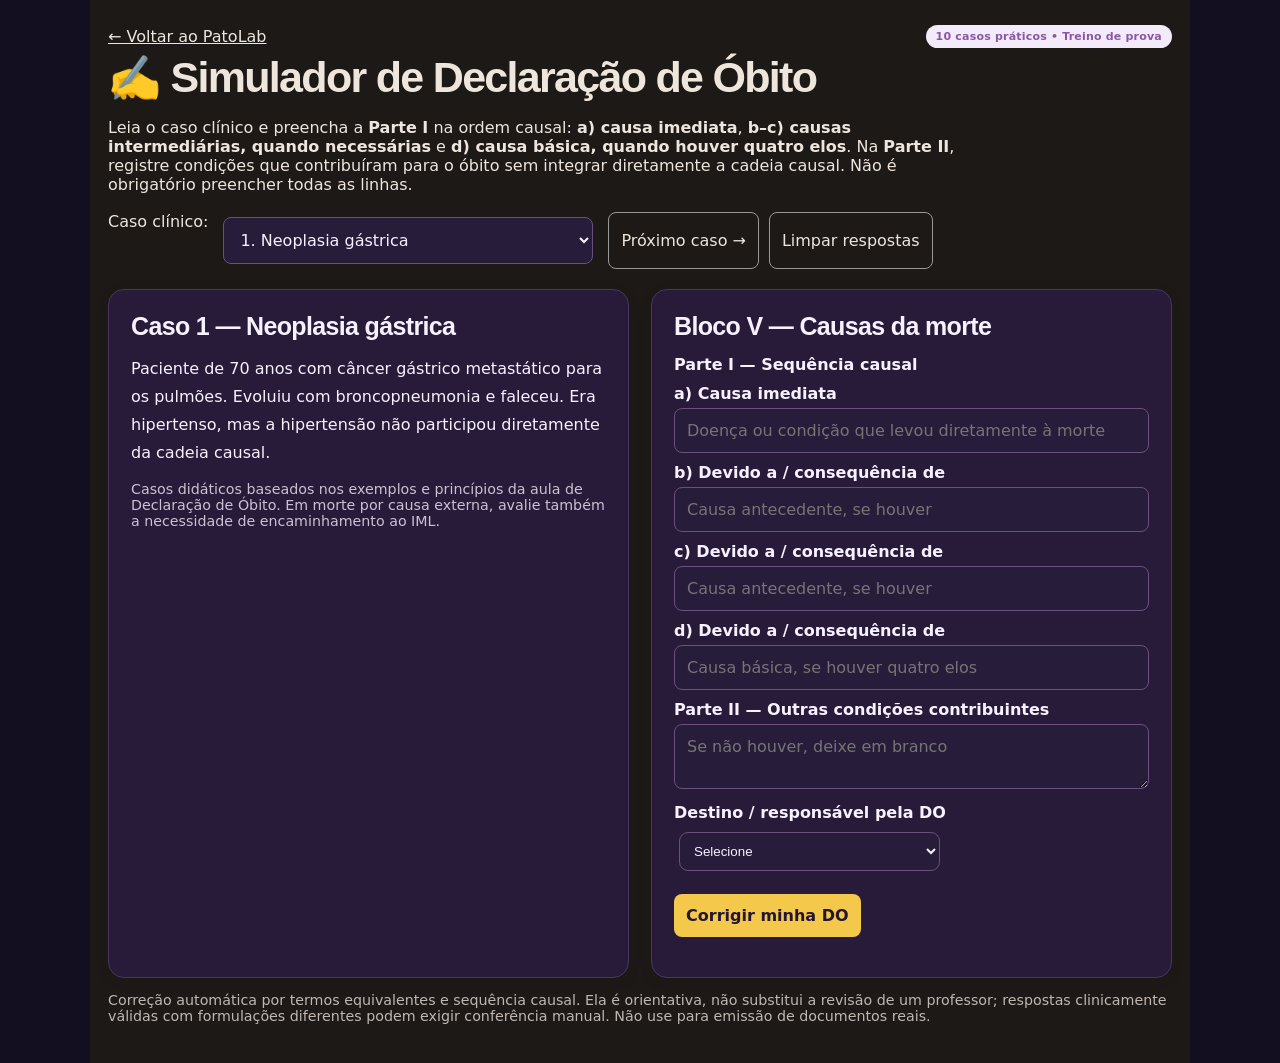
==== declaracao-obito.html @ bf98a263 "patolab v1.0 - atlas reformulado" ====
<!doctype html><html lang="pt-BR"><head><meta charset="utf-8"><meta name="viewport" content="width=device-width,initial-scale=1"><title>Simulador de Declaração de Óbito | PatoLab</title><link rel="stylesheet" href="css/style.css"><style>
body{display:block;max-width:1100px;margin:auto;padding:25px 18px;min-height:100vh} .do-top{display:flex;justify-content:space-between;align-items:center;gap:15px;flex-wrap:wrap}.do-top a{color:inherit}.do-intro{max-width:850px}.do-layout{display:grid;grid-template-columns:1fr 1fr;gap:22px;margin-top:20px}.do-card{background:#281b3a;border:1px solid #b7b7b733;border-radius:16px;padding:22px;box-shadow:0 3px 20px #00000009}.do-card h2{margin-top:0}.do-field{margin:10px 0}.do-field label{display:block;font-weight:700;margin-bottom:5px}.do-field input,.do-field textarea{width:100%;padding:12px;border-radius:8px;border:1px solid #aaa;background:transparent;color:inherit;font:inherit;box-sizing:border-box}.do-field textarea{min-height:65px}.do-note{font-size:.89rem;opacity:.78}.do-actions{display:flex;gap:10px;flex-wrap:wrap;margin:18px 0}.do-actions button,.do-actions select{padding:12px;border-radius:8px;font:inherit;cursor:pointer}.do-actions button{background:#f3c84b;color:#241532;border:0}.do-actions button.secondary{background:transparent;color:inherit;border:1px solid #999}.do-score{font-size:1.25rem;font-weight:800}.do-good{color:#14804a}.do-bad{color:#c03d39}.do-case{line-height:1.75;white-space:pre-line}.do-feedback{margin-top:18px}.do-feedback p{margin:8px 0}.do-row{padding:8px 0;border-bottom:1px solid #aaa4}@media(max-width:760px){.do-layout{grid-template-columns:1fr}body{padding:14px}}</style></head><body>
<div class="do-top"><a href="index.html">← Voltar ao PatoLab</a><span class="pill">10 casos práticos • Treino de prova</span></div>
<h1>✍ Simulador de Declaração de Óbito</h1><p class="do-intro">Leia o caso clínico e preencha a <b>Parte I</b> na ordem causal: <b>a) causa imediata</b>, <b>b–c) causas intermediárias, quando necessárias</b> e <b>d) causa básica, quando houver quatro elos</b>. Na <b>Parte II</b>, registre condições que contribuíram para o óbito sem integrar diretamente a cadeia causal. Não é obrigatório preencher todas as linhas.</p>
<div class="do-actions"><label for="case">Caso clínico: </label><select id="case"></select><button id="next" class="secondary">Próximo caso →</button><button id="reset" class="secondary">Limpar respostas</button></div>
<div class="do-layout"><section class="do-card"><h2 id="case-title"></h2><div id="case-text" class="do-case"></div><p class="do-note">Casos didáticos baseados nos exemplos e princípios da aula de Declaração de Óbito. Em morte por causa externa, avalie também a necessidade de encaminhamento ao IML.</p></section><section class="do-card"><h2>Bloco V — Causas da morte</h2><b>Parte I — Sequência causal</b><div class="do-field"><label for="a">a) Causa imediata</label><input id="a" autocomplete="off" placeholder="Doença ou condição que levou diretamente à morte"></div><div class="do-field"><label for="b">b) Devido a / consequência de</label><input id="b" autocomplete="off" placeholder="Causa antecedente, se houver"></div><div class="do-field"><label for="c">c) Devido a / consequência de</label><input id="c" autocomplete="off" placeholder="Causa antecedente, se houver"></div><div class="do-field"><label for="d">d) Devido a / consequência de</label><input id="d" autocomplete="off" placeholder="Causa básica, se houver quatro elos"></div><div class="do-field"><label for="ii">Parte II — Outras condições contribuintes</label><textarea id="ii" placeholder="Se não houver, deixe em branco"></textarea></div><div class="do-field"><label for="iml">Destino / responsável pela DO</label><select id="iml"><option value="">Selecione</option><option value="assistente">Médico assistente / serviço de saúde</option><option value="iml">IML / médico-legista</option><option value="svo">SVO</option></select></div><div class="do-actions"><button id="correct">Corrigir minha DO</button></div><div id="feedback" aria-live="polite"></div></section></div>
<p class="do-note">Correção automática por termos equivalentes e sequência causal. Ela é orientativa, não substitui a revisão de um professor; respostas clinicamente válidas com formulações diferentes podem exigir conferência manual. Não use para emissão de documentos reais.</p><script src="js/do.js"></script></body></html>
---- css/style.css ----
:root{font-family:Inter,system-ui,-apple-system,sans-serif;color:#1d2940;background:#f8f9fc;--bg:#f8f9fc;--surface:white;--text:#1d2940;--line:#e7eaf1;--muted:#69748a;--indigo:#5155b9}*{box-sizing:border-box}body{margin:0;display:flex;background:var(--bg);color:var(--text)}body.dark{--bg:#141927;--surface:#20283a;--text:#f0f3ff;--line:#374258;--muted:#adb6c7;background:var(--bg)}aside{width:252px;background:var(--surface);border-right:1px solid var(--line);height:100vh;position:sticky;top:0;padding:26px 16px;display:flex;flex-direction:column;flex-shrink:0}.logo{font-size:23px;font-weight:850;color:var(--indigo);padding:0 10px}.logo span{color:var(--text)}.small{font-size:10px;letter-spacing:1.6px;color:var(--muted);padding:0 10px}nav{overflow:auto;flex:1}button,.upload{cursor:pointer;border:0;font:inherit}nav button,.bottom button,.upload{width:100%;text-align:left;padding:12px;border-radius:10px;background:transparent;color:var(--text);display:block;font-size:13px}nav button:hover,nav button.active,.bottom button:hover{background:#ececff;color:#454aa7}nav .section{font-size:10px;font-weight:800;letter-spacing:1.4px;color:var(--muted);padding:20px 12px 8px}.bottom{border-top:1px solid var(--line);padding-top:10px}main{min-width:0;flex:1}header{height:75px;border-bottom:1px solid var(--line);display:flex;align-items:center;gap:18px;padding:0 35px;background:var(--surface)}#menu{display:none;background:transparent;color:var(--text)}#crumb{font-weight:700}#search{margin-left:auto;max-width:350px;width:45%;border:1px solid var(--line);background:var(--bg);color:var(--text);padding:12px 15px;border-radius:12px}#view{max-width:1200px;margin:auto;padding:36px}h1{font-size:32px;letter-spacing:-1px;margin:5px 0 12px}h2{font-size:21px;margin:24px 0 14px}h3{font-size:17px;margin:20px 0 8px}.muted{color:var(--muted)}.eyebrow{color:var(--indigo);font-size:11px;font-weight:800;letter-spacing:1.5px;text-transform:uppercase}.cards{display:grid;grid-template-columns:repeat(auto-fit,minmax(190px,1fr));gap:14px;margin:24px 0}.card,.panel{background:var(--surface);border:1px solid var(--line);border-radius:17px;padding:23px}.metric{font-size:30px;font-weight:850;margin:9px 0}.pill{font-size:11px;padding:5px 10px;background:#eeeefe;color:#5155b9;border-radius:30px;display:inline-block}.btn{background:#5155b9;color:white;border-radius:10px;padding:11px 17px;font-weight:650;margin:4px 5px 4px 0}.btn.secondary{background:var(--bg);color:var(--text);border:1px solid var(--line)}.btn:disabled{opacity:.5}.module-list{display:grid;grid-template-columns:repeat(auto-fit,minmax(260px,1fr));gap:12px}.module{cursor:pointer}.module:hover{border-color:#a8a9e8}.module h3{margin:10px 0}.bar{height:7px;background:var(--line);border-radius:20px;overflow:hidden;margin-top:13px}.bar i{display:block;height:100%;background:#7775d6}.lesson{max-width:850px}.prose{font-family:Georgia,serif;font-size:18px;line-height:1.85}.prose p{margin:0 0 20px}.flow{background:#f0eeff;color:#39378e;border-left:4px solid #7974d9;padding:20px;border-radius:10px;line-height:1.9}.dark .flow{background:#302f51;color:#e6e3ff}.tabs{display:flex;gap:7px;flex-wrap:wrap;margin:20px 0}.tabs button{background:var(--surface);color:var(--text);border:1px solid var(--line);border-radius:10px;padding:10px 13px}.tabs button.selected{background:#5155b9;color:white}.slide-grid{display:grid;grid-template-columns:repeat(auto-fill,minmax(210px,1fr));gap:14px}.slide{padding:9px;cursor:pointer}.slide img{width:100%;aspect-ratio:4/3;object-fit:contain;background:#eee;border-radius:8px}.slide .small{padding:4px}.slide p{font-size:12px;color:var(--muted);max-height:55px;overflow:hidden}.flash{min-height:230px;display:flex;align-items:center;justify-content:center;text-align:center;cursor:pointer;font-size:23px;line-height:1.5}.choice{display:block;width:100%;text-align:left;padding:14px;margin:8px 0;background:var(--surface);border:1px solid var(--line);border-radius:10px;color:var(--text)}.choice:hover{border-color:var(--indigo)}.correct{border-color:#1b9b65;background:#e7f8ee;color:#185e42}.wrong{border-color:#d75c67;background:#fff0f0;color:#8b2733}textarea{width:100%;min-height:170px;border:1px solid var(--line);border-radius:10px;background:var(--surface);color:var(--text);padding:15px;font:inherit}select,input[type=number],input[type=date]{padding:10px;border:1px solid var(--line);border-radius:9px;background:var(--surface);color:var(--text);margin:5px}.two{display:grid;grid-template-columns:1fr 1fr;gap:16px}.table-wrap{overflow:auto}table{border-collapse:collapse;width:100%;background:var(--surface)}th,td{padding:12px;text-align:left;border-bottom:1px solid var(--line);font-size:13px;vertical-align:top}th{color:var(--muted)}#modal{position:fixed;inset:0;background:#090c17e8;z-index:10;padding:20px;overflow:auto;text-align:center}#modal img{max-width:95%;max-height:75vh;object-fit:contain;transform-origin:center;cursor:grab}#modal .tools{position:sticky;top:0;background:#242a3d;padding:12px;border-radius:10px;color:white}#modal .tools button{margin:3px;padding:9px 12px;border-radius:8px}#modal p{color:white}@media(max-width:800px){aside{position:fixed;z-index:5;transform:translateX(-100%);transition:.2s}aside.open{transform:none}#menu{display:block}#view{padding:18px}header{padding:0 15px}.two{grid-template-columns:1fr}.prose{font-size:16px}h1{font-size:26px}}

/* Apostila integrada — leitura orientada, em vez de galeria de slides */
.lesson{max-width:920px}.apostila{background:var(--surface);border:1px solid var(--line);border-radius:22px;overflow:hidden;margin-top:20px}.chapter-lead{padding:36px 42px;background:linear-gradient(130deg,#f0efff,#fff);border-bottom:1px solid var(--line)}.dark .chapter-lead{background:linear-gradient(130deg,#292a4a,#20283a)}.chapter-lead h2{font-size:26px;letter-spacing:-.5px}.chapter-lead p{font-size:17px;line-height:1.8}.learning-objectives{margin:30px 42px;padding:20px 24px;border-radius:14px;background:#f3f5fb;border-left:4px solid #7775d6}.dark .learning-objectives{background:#283247}.learning-objectives ol{line-height:1.9;margin-bottom:0}.chapter-section{padding:20px 42px 30px;border-bottom:1px solid var(--line)}.chapter-heading{display:flex;gap:14px;align-items:center}.chapter-heading>span{display:grid;place-items:center;flex:none;width:40px;height:40px;border-radius:12px;background:#e9e8ff;color:#514bb2;font-weight:800}.chapter-heading h2{margin:0;font-size:23px}.chapter-text{font-size:17px;line-height:1.9;margin-top:20px}.chapter-text p{margin:0 0 17px}.study-figure{margin:24px 0 8px;border:1px solid var(--line);border-radius:15px;overflow:hidden;background:#fafaff;cursor:zoom-in}.study-figure img{display:block;max-height:340px;width:100%;object-fit:contain}.study-figure figcaption{font-size:12px;line-height:1.6;color:#59647b;padding:12px 16px;border-top:1px solid var(--line)}.study-tip,.exam-note{background:#f0f4ff;border-left:4px solid #6a7cda;padding:18px 20px;border-radius:10px;margin-top:22px;line-height:1.7}.dark .study-tip,.dark .exam-note{background:#27344b}.study-tip p,.exam-note p{margin:6px 0 0}.pathway{display:flex;align-items:stretch;flex-wrap:wrap;gap:9px;margin:22px 0}.path-step{flex:1 1 145px;display:flex;gap:9px;align-items:flex-start;background:#f1efff;color:#33317c;padding:14px;border-radius:12px;font-size:14px;line-height:1.5}.dark .path-step{background:#34335b;color:#f0eeff}.path-num{font-size:11px;display:grid;place-items:center;background:#fff;color:#5751ac;width:22px;height:22px;border-radius:50%;flex:none;font-weight:800}.path-arrow{align-self:center;font-size:22px;color:#7775d6}.source-note{margin:24px 0;padding:16px 18px;border-left:3px solid var(--line);color:var(--muted);font-size:13px;line-height:1.7}.original-slides{background:var(--surface);border:1px solid var(--line);border-radius:15px;padding:18px;margin:20px 0}.original-slides summary{cursor:pointer;font-weight:750;color:var(--indigo)}.original-slides[open] summary{margin-bottom:20px}@media(max-width:800px){.chapter-lead,.chapter-section{padding:23px 20px}.learning-objectives{margin:20px;padding:18px}.chapter-heading h2{font-size:20px}.chapter-text{font-size:16px}.path-arrow{display:none}.study-figure img{max-height:280px}}
/* PatoLab 0.6 — visual editorial, acolhedor e responsivo */
@import url('https://fonts.googleapis.com/css2?family=DM+Sans:wght@400;500;600;700;800&family=Outfit:wght@400;500;600;700;800&display=swap');
:root{font-family:'DM Sans',system-ui,sans-serif;--bg:#faf8f5;--surface:#fff;--text:#302d40;--line:#ece6e4;--muted:#817b88;--indigo:#8c5aab;--rose:#f8e7e9;--purple:#f0e9fa;--accent:#a56dbd}
body.dark{--bg:#1b1824;--surface:#272231;--text:#f8f2fa;--line:#42394d;--muted:#bcb2c6;--indigo:#c6a0e1;--rose:#3b293b;--purple:#372b47}
body{background:var(--bg)}h1,h2,h3,.logo{font-family:'Outfit','DM Sans',sans-serif}h1{font-size:clamp(30px,4vw,43px);letter-spacing:-1.7px;font-weight:800;line-height:1.13}h2{font-size:25px;letter-spacing:-.65px}h3{font-size:19px}aside{width:270px;border-right:1px solid var(--line);padding:30px 15px;background:var(--surface)}.logo{font-size:27px;font-weight:800;color:var(--text);padding:0 12px}.logo span{color:#a66bc0}.logo-icon{display:inline-grid;place-items:center;width:36px;height:36px;border-radius:12px;background:#f1e4fa;color:#9a5bb5;font-size:25px;margin-right:4px}.small{color:var(--muted);font-size:10px}nav .section{color:#a99bae}nav button{border-radius:13px;font-weight:600;margin:2px 0;color:var(--text)}nav button:hover,nav button.active,.bottom button:hover{background:#f4eafa;color:#8452a2}.dark nav button:hover,.dark nav button.active{background:#473551;color:#f8e4ff}header{background:var(--bg);border-bottom:1px solid var(--line)}#crumb{color:#806b88}#search{border-radius:20px;background:var(--surface);border:1px solid var(--line)}#view{max-width:1230px;padding:36px 44px 70px}.eyebrow{color:#a368b5;letter-spacing:2px}.hero{padding:48px 52px;border-radius:28px;background:radial-gradient(circle at 92% 15%,#d7b7e9 0,transparent 31%),linear-gradient(120deg,#f8e8f0 0%,#f3ebfa 65%,#e9e7fb 100%);position:relative;overflow:hidden;margin:0 0 26px;color:#44314f}.hero:after{content:'✳';position:absolute;right:6%;bottom:-95px;font-size:270px;color:#a67ac6;opacity:.11;pointer-events:none}.hero-tag{font-size:11px;font-weight:800;letter-spacing:2px;color:#9462aa}.hero h1{font-size:clamp(35px,5vw,58px);margin:18px 0;max-width:690px}.hero em{font-style:normal;color:#9758af}.hero p{max-width:530px;font-size:16px;line-height:1.7;color:#68546c}.hero-actions{margin-top:24px}.hero .btn.secondary{background:#fff9}.dark .hero{background:linear-gradient(120deg,#3d2b45,#302b4c);color:#f9f2ff}.dark .hero p{color:#dfcfe3}.card,.panel{border:1px solid var(--line);box-shadow:0 5px 22px rgba(64,37,72,.035);border-radius:20px}.card{transition:transform .2s,box-shadow .2s,border-color .2s}.module:hover{transform:translateY(-4px);box-shadow:0 13px 28px #5c3e6014;border-color:#d3b6e4}.metric{font-family:Outfit,sans-serif;font-size:35px;color:#995fb4}.pill{background:#f3eafa;color:#8957a5;font-weight:700;letter-spacing:.2px}.dark .pill{background:#45334f;color:#e0b8f0}.bar{background:#eee7f1;height:8px}.bar i{background:linear-gradient(90deg,#d48db9,#8d70c4)}.btn{background:#985db2;border-radius:13px;padding:12px 19px;box-shadow:0 4px 13px #9a5db225}.btn:hover{filter:brightness(1.05)}.btn.secondary{box-shadow:none}.module-list{gap:17px}.module{min-height:175px;position:relative}.module:before{content:'✦';position:absolute;right:18px;top:14px;font-size:25px;color:#e1c4ed}.module h3{line-height:1.35;margin-top:14px}.section-head{margin:32px 0 18px}.section-head h2{margin-top:7px}.lesson{max-width:980px}.lesson>h1{margin-top:12px}.tabs{background:#f3edf6;padding:7px;border-radius:15px;display:inline-flex}.dark .tabs{background:#342b3b}.tabs button{border:0;background:transparent;border-radius:11px}.tabs button.selected{background:#fff;color:#8654a4;box-shadow:0 2px 9px #6a41661a}.dark .tabs button.selected{background:#51405d;color:#fff}.apostila{border-radius:24px;box-shadow:0 14px 45px #4f2e4a0a}.chapter-lead{background:linear-gradient(115deg,#faeef3,#f3edfb);padding:48px 52px}.dark .chapter-lead{background:linear-gradient(115deg,#382d40,#302a41)}.chapter-lead h2{color:#8757a1}.chapter-lead p{font-size:17px;line-height:1.9}.learning-objectives{background:#fbf6fa;border-left:4px solid #b982c9}.dark .learning-objectives{background:#302a39}.chapter-section{padding:27px 52px 38px}.chapter-heading>span{background:#f3e7f8;color:#9b65b4}.chapter-text{font-size:17px;line-height:1.92}.chapter-text p{margin-bottom:22px}.study-tip,.exam-note{background:#fbf1f8;border-left:4px solid #b97dc6}.dark .study-tip,.dark .exam-note{background:#3c3045}.study-figure{background:#fff;border-radius:18px}.study-figure img{max-height:420px}.path-step{background:#f6ecf8;color:#664276}.dark .path-step{background:#43344d;color:#f3e4ff}.path-arrow{color:#b37bca}.flash-stats{display:flex;gap:8px;margin:18px 0}.flash{min-height:320px;background:linear-gradient(145deg,#fff,#f7eefa);border:1px solid #ead7f1;box-shadow:0 14px 35px #754b8815;flex-direction:column;gap:24px;padding:35px;position:relative;font-family:Outfit,sans-serif;font-size:clamp(20px,3vw,29px);font-weight:600}.flash.flipped{background:linear-gradient(145deg,#fff,#edf4fb);border-color:#d6e4f0}.dark .flash{background:linear-gradient(145deg,#302738,#3c2e48)}.flash-side{font:800 11px 'DM Sans',sans-serif;letter-spacing:2px;color:#9d69b2}.flash-hint{font:500 12px 'DM Sans',sans-serif;color:var(--muted)}.flash-progress{display:flex;justify-content:space-between;gap:12px;color:var(--muted);font-size:13px;margin:15px 0}.flash-progress strong{color:#9d6bb2}.choice{border-radius:13px}.original-slides{border-radius:18px}.original-slides summary{color:#9a5fb4}.source-note{font-size:12px}.dark .study-figure{background:#292434}.dark .study-figure figcaption{color:#c9b7d0}@media(max-width:800px){#view{padding:22px 17px 50px}.hero{padding:30px 25px}.hero h1{font-size:37px}.hero:after{font-size:160px;bottom:-50px}.chapter-lead,.chapter-section{padding:25px 21px}.tabs{display:flex;width:100%;overflow:auto}.tabs button{font-size:12px;white-space:nowrap}.flash{min-height:270px}.lesson>h1{font-size:32px}}

/* PatoLab 0.8 — FisioLab-inspired reading layout, dark brown editorial design */
body{background:#1d1917!important;color:#eee5dc!important} aside{background:#231d1a!important;border-right:1px solid #45372e!important}main{background:#1d1917!important}header{background:#211b18!important;border-bottom:1px solid #45372e!important}.logo,.lesson h1,.reader h2,.reader h3{color:#f4e8dc!important}.lesson h1,.reader h2,.reader h3{font-family:Georgia,'Times New Roman',serif!important}.reader-shell{max-width:1100px;margin:auto}.reader{font-size:1.12rem;line-height:1.86;letter-spacing:.005em}.reader p{margin:15px 0 22px}.reader h2{font-size:1.72rem;line-height:1.3;margin:38px 0 18px}.reader h3{font-size:1.28rem;margin:25px 0 12px}.reader-section{padding:8px 0 18px;border-bottom:1px solid #3b312c}.reader-intro{font-size:1.13rem}.reader-actions{display:flex;gap:12px;flex-wrap:wrap}.study-index{background:#2b241f;border:1px solid #514037;border-radius:14px;padding:20px 24px;margin:25px 0}.study-index ol{columns:2;margin:8px 0}.study-index a{color:#e6b18e;text-decoration:none}.reader-callout{border-radius:13px;padding:17px 22px;margin:22px 0;background:#362c26;border-left:5px solid #3f9463}.reader-callout p{margin:5px 0 0}.reader-callout.warning{border-color:#d84b40}.reader-callout.clinical{border-color:#467ac5}.mechanism{display:flex;align-items:stretch;gap:8px;flex-wrap:wrap;margin:25px 0}.mech-node{flex:1 1 125px;border-radius:11px;background:#bf693d;color:white;padding:15px 12px;min-width:120px;text-align:center;display:flex;flex-direction:column;gap:5px;justify-content:center}.mech-node:nth-of-type(2){background:#406fb1}.mech-node:nth-of-type(3){background:#38885d}.mech-node:nth-of-type(4){background:#755d9c}.mech-node small{opacity:.8}.mech-arrow{align-self:center;color:#c9a48e;font-size:1.3rem}.microscopy{margin:24px 0;background:#302822;border:1px solid #4e3d32;border-radius:14px;overflow:hidden}.microscopy img{display:block;width:100%;max-height:480px;object-fit:contain;background:#fff}.microscopy figcaption{padding:12px 18px;color:#e5d8cd;font-size:.89rem;line-height:1.5}.responsive-table{overflow-x:auto}.reader table{width:100%;border-collapse:collapse;font-size:.95rem}.reader th,.reader td{border:1px solid #4d3d33;padding:10px 13px;text-align:left}.reader th{background:#392e27}.bibliography{font-size:.9rem;color:#c5b5a7;border-top:1px solid #534137;margin:35px 0;padding-top:15px}.reader-shell .original-slides{margin-top:25px}.reader-shell .muted{color:#bbaea4!important}.card,.panel{background:#302721!important;color:#eee5dc!important;border-color:#4a3a30!important}.module-list .card:hover{border-color:#cb784a!important}input,textarea,select{color:inherit}.tabs button.selected{background:#bd6a3c!important;color:white!important}.reader .btn{background:#bd6a3c}.reader .btn.secondary{background:#382c25;color:#eee5dc}.study-index li{break-inside:avoid}@media(max-width:700px){.reader{font-size:1rem}.reader h2{font-size:1.45rem}.study-index ol{columns:1}.mech-arrow{display:none}.reader-shell{padding:0 3px}}@media print{aside,header,.tabs,.reader-actions,.original-slides,#note{display:none!important}main{margin:0!important;padding:0!important}body,main{background:white!important;color:#111!important}.reader,.reader h2,.reader h3{color:#111!important}.reader-callout,.study-index{background:#eee!important;color:#111!important}.microscopy{break-inside:avoid}}

/* PatoLab v0.9 — roxo profundo e amarelo-ouro */
:root{--bg:#130e20;--surface:#20162f;--text:#f7f1ff;--line:#453355;--muted:#bdb0d0;--indigo:#f3c84b;color:var(--text);background:var(--bg)}
body,body.dark{--bg:#130e20;--surface:#20162f;--text:#f7f1ff;--line:#453355;--muted:#bdb0d0;--indigo:#f3c84b;background:#130e20;color:#f7f1ff}
aside,header{background:#20162f!important;border-color:#453355!important;color:#f7f1ff}
.logo,.logo span{color:#f3c84b!important}.logo-icon{color:#f3c84b}
nav button,.bottom button,.upload{color:#e9def4!important}nav button:hover,nav button.active,.bottom button:hover{background:#3d2856!important;color:#ffe17b!important}
.hero{background:linear-gradient(125deg,#392052,#211331)!important;color:#f9f3ff!important;border:1px solid #60477b!important}
.hero h1,.hero h1 em{color:#fff1bd!important}.hero-tag,.eyebrow{color:#f3c84b!important}
.card,.panel,.do-card{background:#281b3a!important;color:#f8f1ff!important;border-color:#49365f!important}
.card .muted,.muted{color:#c3b5d1!important}
.btn,.reader .btn,.do-actions button:not(.secondary){background:#f3c84b!important;color:#241532!important;font-weight:750!important}
.btn.secondary,.reader .btn.secondary{background:#3e2c56!important;color:#fff1cb!important}
.tabs button.selected{background:#f3c84b!important;color:#25162d!important}
.reader{background:#191121!important;color:#f4eafa!important}.reader h1,.reader h2,.reader h3{color:#fff0c0!important}
.reader-callout,.reader-callout.key{background:#2d2140!important;border-color:#c7a63d!important;color:#f4eafa!important}
.reader-callout.warning{border-color:#ed846f!important}.reader-callout.clinical{border-color:#9d85e6!important}
.study-index,.microscopy{background:#261a36!important;border-color:#49365f!important}.study-index a{color:#f4cf69!important}
.reader th{background:#3b2852!important}.reader th,.reader td{border-color:#58436a!important}
.mech-node{background:#624099!important}.mech-node:nth-of-type(2){background:#8763b6!important}.mech-node:nth-of-type(3){background:#97712b!important}.mech-node:nth-of-type(4){background:#4d7891!important}.mech-arrow{color:#f3c84b!important}
.bibliography,.microscopy figcaption{color:#d7c9e4!important}.microscopy figcaption{background:#281b3a!important}
input,textarea,select{background:#281c3b!important;border:1px solid #6a507d!important;color:#f7f1ff!important}
.student-chip{margin-left:auto;color:#f3c84b;font-weight:750;font-size:.88rem;max-width:220px;overflow:hidden;text-overflow:ellipsis;white-space:nowrap}
.welcome[hidden]{display:none!important}.welcome{position:fixed;inset:0;z-index:10000;background:rgba(9,5,16,.93);display:grid;place-items:center;padding:20px;overflow:auto}
.welcome-card{width:min(100%,480px);background:#251734;color:#f7f0ff;border:1px solid #725390;border-radius:23px;padding:clamp(24px,5vw,44px);box-shadow:0 25px 90px #0009;display:flex;flex-direction:column;gap:15px}
.welcome-mark{font-size:42px;color:#f3c84b}.welcome-card h1{font-family:Georgia,serif;font-size:clamp(1.9rem,4vw,2.7rem);margin:0;color:#ffe6a0}.welcome-card p{line-height:1.6;margin:0}.welcome-card label{font-weight:750}.welcome-card input{font-size:1.05rem;padding:14px;border-radius:11px}.welcome-card .btn{padding:14px;border-radius:12px}.welcome-card small{color:#bdb0d0;line-height:1.5}
.welcome-inline{color:#f3c84b;font-weight:750}
@media(max-width:650px){.student-chip{max-width:120px;font-size:.76rem}.welcome-card{padding:25px}}
@media print{.welcome,.student-chip{display:none!important}}

/* PatoLab v1.0: atlas didático curado */
.atlas-lead{max-width:850px;font-size:1.08rem;line-height:1.75}.atlas-entry{display:grid;grid-template-columns:minmax(260px,42%) 1fr;gap:26px;margin:24px 0 36px;padding:20px;border:1px solid var(--line);border-radius:20px;background:var(--surface)}.atlas-visual{display:flex;flex-direction:column;align-items:center;gap:12px}.atlas-visual img{width:100%;height:auto;max-height:480px;object-fit:contain;background:#fff;border-radius:12px}.atlas-explain h2{margin:8px 0 16px}.atlas-explain h3{font-size:1rem;margin:16px 0 5px;color:var(--text)}.atlas-explain p{line-height:1.65}.atlas-schemes{display:grid;gap:18px}.atlas-diagram{padding:22px;border-radius:18px;border:1px solid var(--line);background:var(--surface)}.diagram-line{display:flex;align-items:center;gap:10px;flex-wrap:wrap;margin:18px 0}.diagram-line span{padding:12px 15px;background:#34204c;color:#fff4b9;border:1px solid #a57fce;border-radius:12px;text-align:center;font-weight:650}.diagram-line b{color:#e4ba36;font-size:1.3rem}.atlas-diagram p{line-height:1.7}@media(max-width:760px){.atlas-entry{grid-template-columns:1fr;padding:14px}.diagram-line{gap:6px}.diagram-line span{font-size:.83rem;padding:8px}}
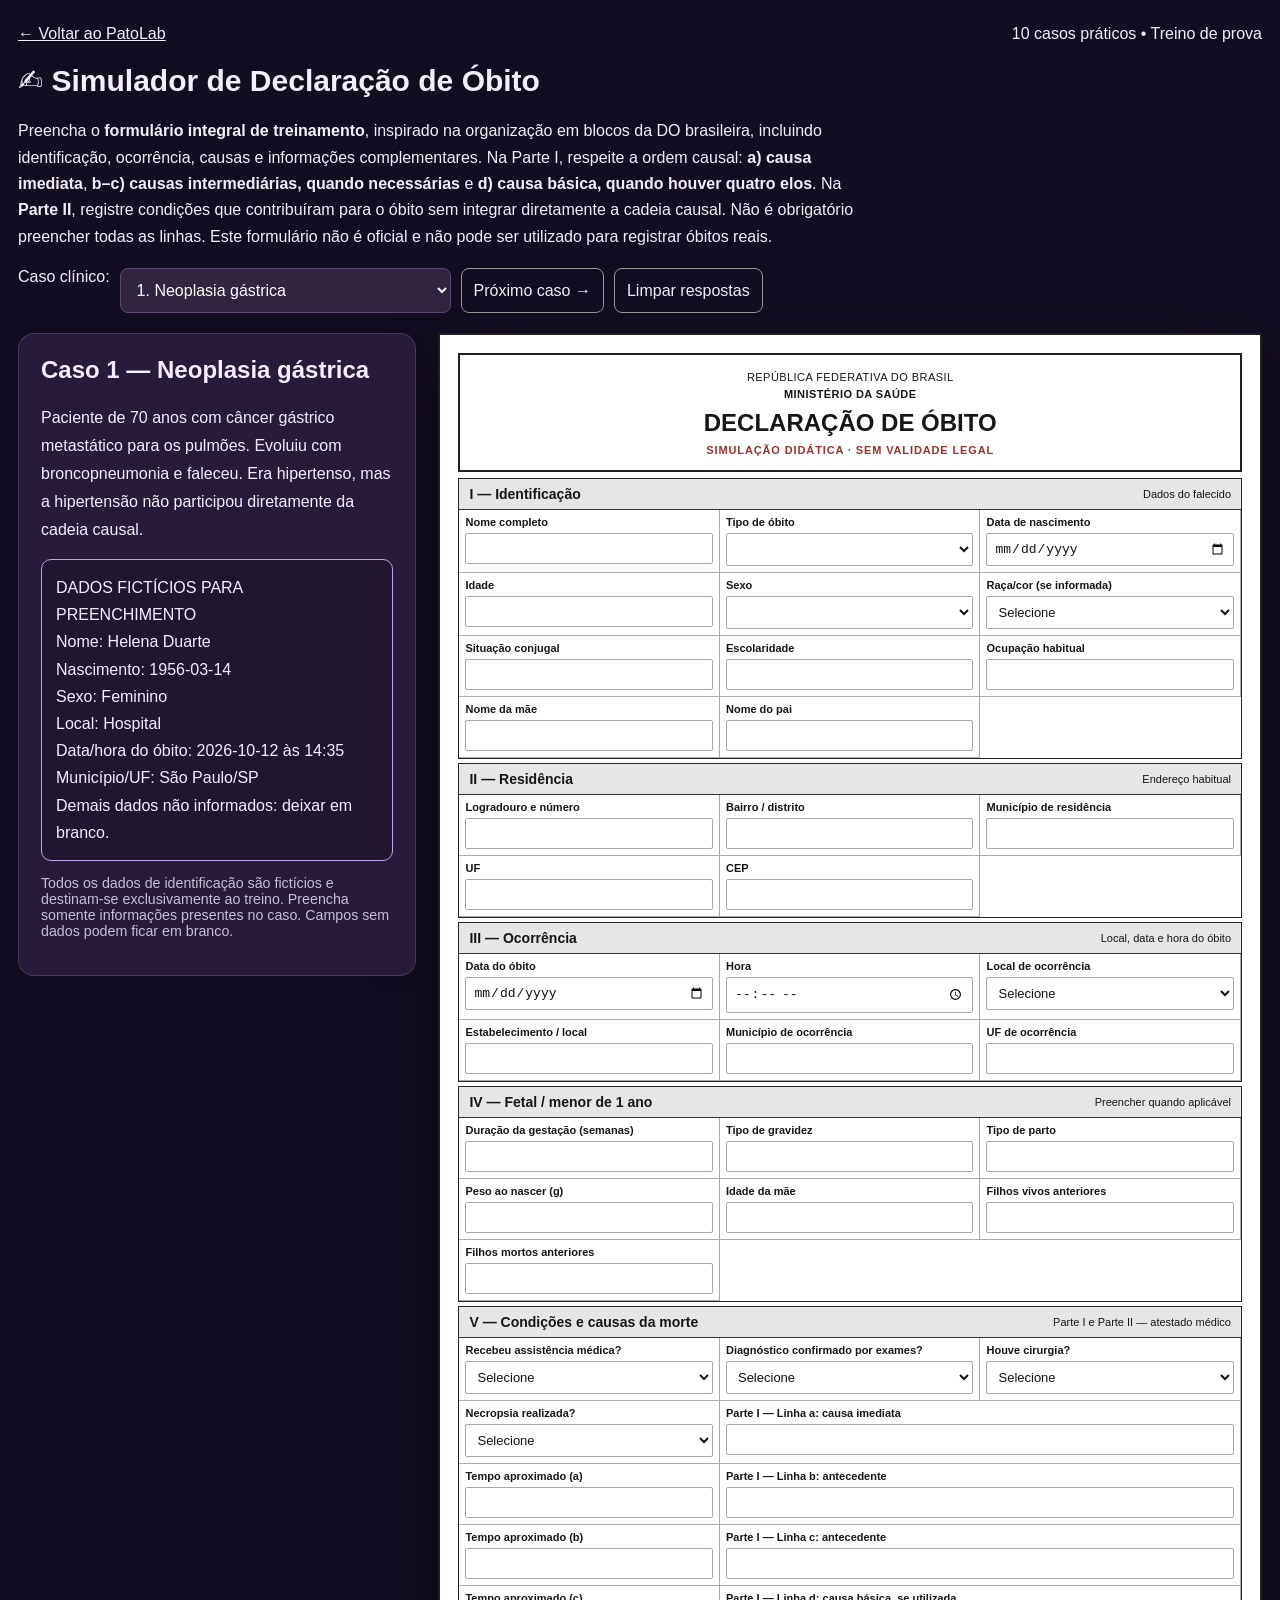
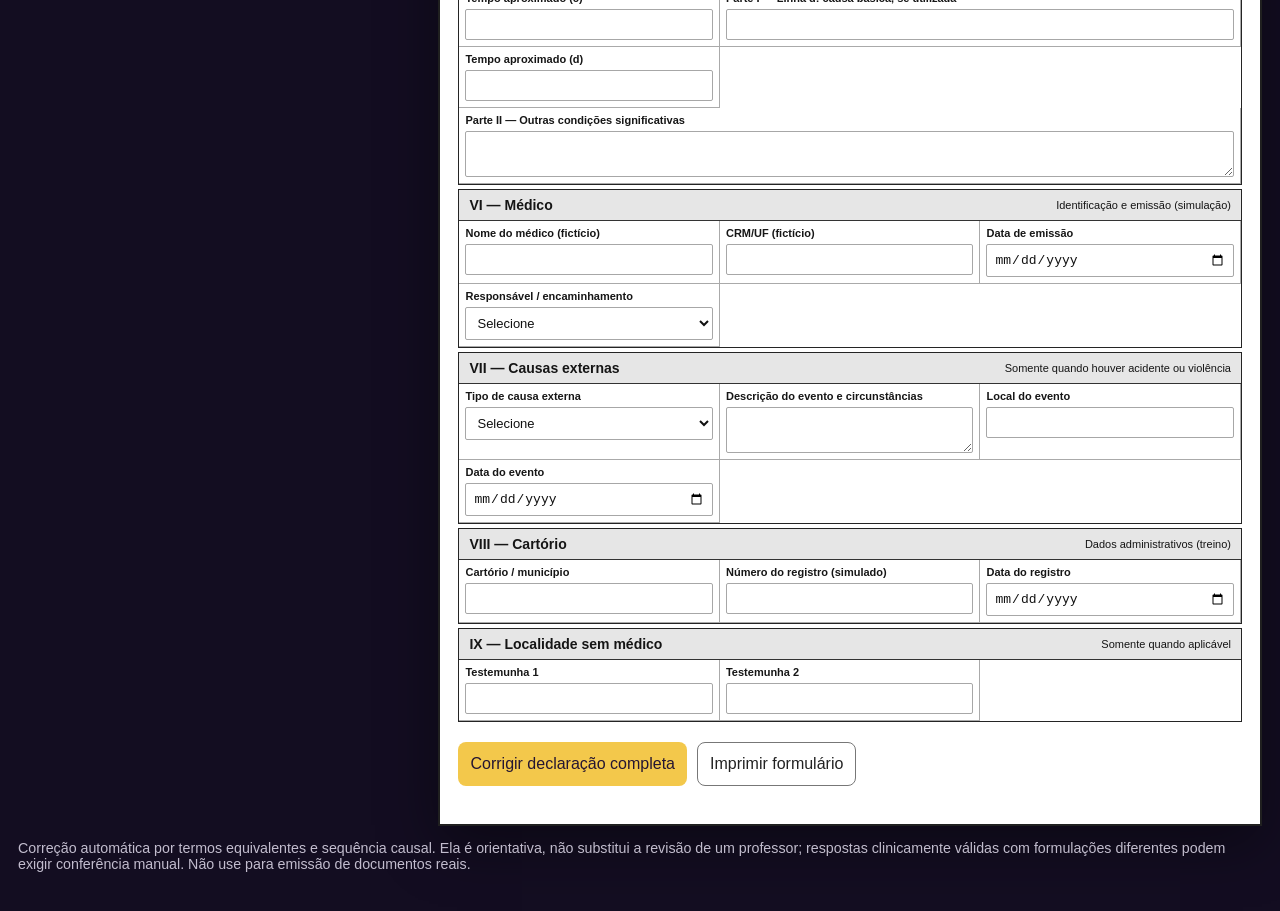
==== commit 9abe2331: "patolab v1.3 - atlas revisado" ====
--- a/declaracao-obito.html
+++ b/declaracao-obito.html
@@ -1,7 +1,9 @@
-<!doctype html><html lang="pt-BR"><head><meta charset="utf-8"><meta name="viewport" content="width=device-width,initial-scale=1"><title>Simulador de Declaração de Óbito | PatoLab</title><link rel="stylesheet" href="css/style.css"><style>
-body{display:block;max-width:1100px;margin:auto;padding:25px 18px;min-height:100vh} .do-top{display:flex;justify-content:space-between;align-items:center;gap:15px;flex-wrap:wrap}.do-top a{color:inherit}.do-intro{max-width:850px}.do-layout{display:grid;grid-template-columns:1fr 1fr;gap:22px;margin-top:20px}.do-card{background:#281b3a;border:1px solid #b7b7b733;border-radius:16px;padding:22px;box-shadow:0 3px 20px #00000009}.do-card h2{margin-top:0}.do-field{margin:10px 0}.do-field label{display:block;font-weight:700;margin-bottom:5px}.do-field input,.do-field textarea{width:100%;padding:12px;border-radius:8px;border:1px solid #aaa;background:transparent;color:inherit;font:inherit;box-sizing:border-box}.do-field textarea{min-height:65px}.do-note{font-size:.89rem;opacity:.78}.do-actions{display:flex;gap:10px;flex-wrap:wrap;margin:18px 0}.do-actions button,.do-actions select{padding:12px;border-radius:8px;font:inherit;cursor:pointer}.do-actions button{background:#f3c84b;color:#241532;border:0}.do-actions button.secondary{background:transparent;color:inherit;border:1px solid #999}.do-score{font-size:1.25rem;font-weight:800}.do-good{color:#14804a}.do-bad{color:#c03d39}.do-case{line-height:1.75;white-space:pre-line}.do-feedback{margin-top:18px}.do-feedback p{margin:8px 0}.do-row{padding:8px 0;border-bottom:1px solid #aaa4}@media(max-width:760px){.do-layout{grid-template-columns:1fr}body{padding:14px}}</style></head><body>
+<!doctype html><html lang="pt-BR"><head><meta charset="utf-8"><meta name="viewport" content="width=device-width,initial-scale=1"><title>Simulador de Declaração de Óbito | PatoLab</title><style>
+body{display:block;max-width:1500px;margin:auto;padding:25px 18px;min-height:100vh;font-family:Arial,system-ui,sans-serif;box-sizing:border-box}*{box-sizing:border-box}h1{font-size:30px} .do-intro{line-height:1.65} .do-actions select{background:#30243f;color:#fff;border:1px solid #5d4a72} .do-top{margin-bottom:18px} .do-top{display:flex;justify-content:space-between;align-items:center;gap:15px;flex-wrap:wrap}.do-top a{color:inherit}.do-intro{max-width:850px}.do-layout{display:grid;grid-template-columns:1fr 1fr;gap:22px;margin-top:20px}.do-card{background:#281b3a;border:1px solid #b7b7b733;border-radius:16px;padding:22px;box-shadow:0 3px 20px #00000009}.do-card h2{margin-top:0}.do-field{margin:10px 0}.do-field label{display:block;font-weight:700;margin-bottom:5px}.do-field input,.do-field textarea{width:100%;padding:12px;border-radius:8px;border:1px solid #aaa;background:transparent;color:inherit;font:inherit;box-sizing:border-box}.do-field textarea{min-height:65px}.do-note{font-size:.89rem;opacity:.78}.do-actions{display:flex;gap:10px;flex-wrap:wrap;margin:18px 0}.do-actions button,.do-actions select{padding:12px;border-radius:8px;font:inherit;cursor:pointer}.do-actions button{background:#f3c84b;color:#241532;border:0}.do-actions button.secondary{background:transparent;color:inherit;border:1px solid #999}.do-score{font-size:1.25rem;font-weight:800}.do-good{color:#14804a}.do-bad{color:#c03d39}.do-case{line-height:1.75;white-space:pre-line}.do-feedback{margin-top:18px}.do-feedback p{margin:8px 0}.do-row{padding:8px 0;border-bottom:1px solid #aaa4}@media(max-width:760px){.do-layout{grid-template-columns:1fr}body{padding:14px}}
+/* v1.2 — formulário completo em formato de documento */
+body{max-width:1500px;background:#130d21;color:#f4efff}.do-full-layout{grid-template-columns:minmax(280px,.75fr) minmax(600px,1.55fr);align-items:start}.do-case-panel{position:sticky;top:18px}.do-document{background:#fff;color:#161616;padding:18px;border:2px solid #202020;box-shadow:0 18px 55px #0006;font-family:Arial,sans-serif}.do-paper-head{border:2px solid #222;padding:14px;text-align:center;margin-bottom:6px}.do-ministry{font-size:11px;line-height:1.5;letter-spacing:.04em}.do-paper-name{font-size:24px;font-weight:900;margin:7px}.do-watermark{font-size:11px;color:#9a3131;font-weight:800;letter-spacing:.08em}.do-block{border:1.5px solid #242424;margin-top:4px;break-inside:avoid}.do-block-title{background:#e6e6e6;color:#151515;display:flex;justify-content:space-between;gap:12px;align-items:center;padding:7px 10px;font-weight:900;font-size:14px;border-bottom:1px solid #333}.do-block-title small{font-weight:400;font-size:11px}.do-fields{display:grid;grid-template-columns:repeat(3,minmax(0,1fr))}.do-item{border-right:1px solid #aaa;border-bottom:1px solid #aaa;padding:6px;min-width:0;display:flex;flex-direction:column;gap:5px}.do-item>span{font-size:11px;font-weight:700}.do-item input,.do-item select,.do-item textarea{background:#fff!important;color:#111!important;border:1px solid #a7a7a7;border-radius:2px;padding:7px;min-width:0;width:100%;font-size:13px;box-sizing:border-box}.do-item:has(#a),.do-item:has(#b),.do-item:has(#c),.do-item:has(#d),.do-item:has(#ii){grid-column:span 2}.do-item:has(#ii){grid-column:span 3}.do-facts{margin-top:15px;padding:14px;border:1px solid #bca6e5;border-radius:10px;background:#21162f;line-height:1.7;white-space:pre-line}.do-end{margin:20px 0}.do-document .do-actions button.secondary{color:#222;border-color:#777}.do-document .do-feedback{background:#f8f8f8;border:1px solid #bbb;padding:15px;border-radius:8px}.do-document .do-bad{color:#b52424}.do-document .do-good{color:#087b43}@media(max-width:1100px){.do-full-layout{grid-template-columns:1fr}.do-case-panel{position:static}}@media(max-width:600px){.do-document{padding:7px}.do-fields{grid-template-columns:repeat(2,minmax(0,1fr))}.do-item:has(#a),.do-item:has(#b),.do-item:has(#c),.do-item:has(#d),.do-item:has(#ii){grid-column:span 2}.do-block-title{font-size:12px}.do-paper-name{font-size:20px}}@media print{body{background:white;color:black;padding:0;max-width:none}.do-top,.do-intro,.do-actions:not(.do-end),.do-case-panel,.do-end,.do-note,#feedback,h1{display:none!important}.do-layout{display:block}.do-document{box-shadow:none;border:0;padding:0}.do-block{break-inside:avoid}.do-item input,.do-item select,.do-item textarea{border:0;border-bottom:1px dotted #999}.do-watermark{color:#777}}
+</style></head><body>
 <div class="do-top"><a href="index.html">← Voltar ao PatoLab</a><span class="pill">10 casos práticos • Treino de prova</span></div>
-<h1>✍ Simulador de Declaração de Óbito</h1><p class="do-intro">Leia o caso clínico e preencha a <b>Parte I</b> na ordem causal: <b>a) causa imediata</b>, <b>b–c) causas intermediárias, quando necessárias</b> e <b>d) causa básica, quando houver quatro elos</b>. Na <b>Parte II</b>, registre condições que contribuíram para o óbito sem integrar diretamente a cadeia causal. Não é obrigatório preencher todas as linhas.</p>
+<h1>✍ Simulador de Declaração de Óbito</h1><p class="do-intro">Preencha o <b>formulário integral de treinamento</b>, inspirado na organização em blocos da DO brasileira, incluindo identificação, ocorrência, causas e informações complementares. Na Parte I, respeite a ordem causal: <b>a) causa imediata</b>, <b>b–c) causas intermediárias, quando necessárias</b> e <b>d) causa básica, quando houver quatro elos</b>. Na <b>Parte II</b>, registre condições que contribuíram para o óbito sem integrar diretamente a cadeia causal. Não é obrigatório preencher todas as linhas. Este formulário não é oficial e não pode ser utilizado para registrar óbitos reais.</p>
 <div class="do-actions"><label for="case">Caso clínico: </label><select id="case"></select><button id="next" class="secondary">Próximo caso →</button><button id="reset" class="secondary">Limpar respostas</button></div>
-<div class="do-layout"><section class="do-card"><h2 id="case-title"></h2><div id="case-text" class="do-case"></div><p class="do-note">Casos didáticos baseados nos exemplos e princípios da aula de Declaração de Óbito. Em morte por causa externa, avalie também a necessidade de encaminhamento ao IML.</p></section><section class="do-card"><h2>Bloco V — Causas da morte</h2><b>Parte I — Sequência causal</b><div class="do-field"><label for="a">a) Causa imediata</label><input id="a" autocomplete="off" placeholder="Doença ou condição que levou diretamente à morte"></div><div class="do-field"><label for="b">b) Devido a / consequência de</label><input id="b" autocomplete="off" placeholder="Causa antecedente, se houver"></div><div class="do-field"><label for="c">c) Devido a / consequência de</label><input id="c" autocomplete="off" placeholder="Causa antecedente, se houver"></div><div class="do-field"><label for="d">d) Devido a / consequência de</label><input id="d" autocomplete="off" placeholder="Causa básica, se houver quatro elos"></div><div class="do-field"><label for="ii">Parte II — Outras condições contribuintes</label><textarea id="ii" placeholder="Se não houver, deixe em branco"></textarea></div><div class="do-field"><label for="iml">Destino / responsável pela DO</label><select id="iml"><option value="">Selecione</option><option value="assistente">Médico assistente / serviço de saúde</option><option value="iml">IML / médico-legista</option><option value="svo">SVO</option></select></div><div class="do-actions"><button id="correct">Corrigir minha DO</button></div><div id="feedback" aria-live="polite"></div></section></div>
-<p class="do-note">Correção automática por termos equivalentes e sequência causal. Ela é orientativa, não substitui a revisão de um professor; respostas clinicamente válidas com formulações diferentes podem exigir conferência manual. Não use para emissão de documentos reais.</p><script src="js/do.js"></script></body></html>+<div class="do-layout do-full-layout"><section class="do-card do-case-panel"><h2 id="case-title"></h2><div id="case-text" class="do-case"></div><div id="case-facts" class="do-facts"></div><p class="do-note">Todos os dados de identificação são fictícios e destinam-se exclusivamente ao treino. Preencha somente informações presentes no caso. Campos sem dados podem ficar em branco.</p></section><section class="do-document"><div class="do-paper-head"><div class="do-ministry">REPÚBLICA FEDERATIVA DO BRASIL<br><strong>MINISTÉRIO DA SAÚDE</strong></div><div class="do-paper-name">DECLARAÇÃO DE ÓBITO</div><div class="do-watermark">SIMULAÇÃO DIDÁTICA · SEM VALIDADE LEGAL</div></div><section class="do-block"><div class="do-block-title"><span>I — Identificação</span><small>Dados do falecido</small></div><div class="do-fields"><label class="do-item"><span>Nome completo</span><input id="nome" type="text" autocomplete="off"></label><label class="do-item"><span>Tipo de óbito</span><select id="tipo_obito"><option value="natural">natural</option><option value="fetal">fetal</option></select></label><label class="do-item"><span>Data de nascimento</span><input id="data_nasc" type="date" autocomplete="off"></label><label class="do-item"><span>Idade</span><input id="idade" type="text" autocomplete="off"></label><label class="do-item"><span>Sexo</span><select id="sexo"><option value="Feminino">Feminino</option><option value="Masculino">Masculino</option><option value="Ignorado">Ignorado</option></select></label><label class="do-item"><span>Raça/cor (se informada)</span><select id="raca"><option value="">Selecione</option><option value="Branca">Branca</option><option value="Preta">Preta</option><option value="Parda">Parda</option><option value="Amarela">Amarela</option><option value="Indígena">Indígena</option><option value="Ignorada">Ignorada</option></select></label><label class="do-item"><span>Situação conjugal</span><input id="estado_civil" type="text" autocomplete="off"></label><label class="do-item"><span>Escolaridade</span><input id="escolaridade" type="text" autocomplete="off"></label><label class="do-item"><span>Ocupação habitual</span><input id="ocupacao" type="text" autocomplete="off"></label><label class="do-item"><span>Nome da mãe</span><input id="mae" type="text" autocomplete="off"></label><label class="do-item"><span>Nome do pai</span><input id="pai" type="text" autocomplete="off"></label></div></section><section class="do-block"><div class="do-block-title"><span>II — Residência</span><small>Endereço habitual</small></div><div class="do-fields"><label class="do-item"><span>Logradouro e número</span><input id="logradouro" type="text" autocomplete="off"></label><label class="do-item"><span>Bairro / distrito</span><input id="bairro" type="text" autocomplete="off"></label><label class="do-item"><span>Município de residência</span><input id="municipio_res" type="text" autocomplete="off"></label><label class="do-item"><span>UF</span><input id="uf_res" type="text" autocomplete="off"></label><label class="do-item"><span>CEP</span><input id="cep" type="text" autocomplete="off"></label></div></section><section class="do-block"><div class="do-block-title"><span>III — Ocorrência</span><small>Local, data e hora do óbito</small></div><div class="do-fields"><label class="do-item"><span>Data do óbito</span><input id="data_obito" type="date" autocomplete="off"></label><label class="do-item"><span>Hora</span><input id="hora_obito" type="time" autocomplete="off"></label><label class="do-item"><span>Local de ocorrência</span><select id="local_obito"><option value="">Selecione</option><option value="Hospital">Hospital</option><option value="Domicílio">Domicílio</option><option value="Outro estabelecimento de saúde">Outro estabelecimento de saúde</option><option value="Via pública">Via pública</option><option value="Outros">Outros</option></select></label><label class="do-item"><span>Estabelecimento / local</span><input id="estabelecimento" type="text" autocomplete="off"></label><label class="do-item"><span>Município de ocorrência</span><input id="municipio_oc" type="text" autocomplete="off"></label><label class="do-item"><span>UF de ocorrência</span><input id="uf_oc" type="text" autocomplete="off"></label></div></section><section class="do-block"><div class="do-block-title"><span>IV — Fetal / menor de 1 ano</span><small>Preencher quando aplicável</small></div><div class="do-fields"><label class="do-item"><span>Duração da gestação (semanas)</span><input id="gestacao" type="text" autocomplete="off"></label><label class="do-item"><span>Tipo de gravidez</span><input id="tipo_gravidez" type="text" autocomplete="off"></label><label class="do-item"><span>Tipo de parto</span><input id="tipo_parto" type="text" autocomplete="off"></label><label class="do-item"><span>Peso ao nascer (g)</span><input id="peso_nasc" type="text" autocomplete="off"></label><label class="do-item"><span>Idade da mãe</span><input id="idade_mae" type="text" autocomplete="off"></label><label class="do-item"><span>Filhos vivos anteriores</span><input id="filhos_vivos" type="text" autocomplete="off"></label><label class="do-item"><span>Filhos mortos anteriores</span><input id="filhos_mortos" type="text" autocomplete="off"></label></div></section><section class="do-block"><div class="do-block-title"><span>V — Condições e causas da morte</span><small>Parte I e Parte II — atestado médico</small></div><div class="do-fields"><label class="do-item"><span>Recebeu assistência médica?</span><select id="assistencia"><option value="">Selecione</option><option value="Sim">Sim</option><option value="Não">Não</option><option value="Ignorado">Ignorado</option></select></label><label class="do-item"><span>Diagnóstico confirmado por exames?</span><select id="exame_complementar"><option value="">Selecione</option><option value="Sim">Sim</option><option value="Não">Não</option><option value="Ignorado">Ignorado</option></select></label><label class="do-item"><span>Houve cirurgia?</span><select id="cirurgia"><option value="">Selecione</option><option value="Sim">Sim</option><option value="Não">Não</option><option value="Ignorado">Ignorado</option></select></label><label class="do-item"><span>Necropsia realizada?</span><select id="necropsia"><option value="">Selecione</option><option value="Sim">Sim</option><option value="Não">Não</option><option value="Ignorado">Ignorado</option></select></label><label class="do-item"><span>Parte I — Linha a: causa imediata</span><input id="a" type="text" autocomplete="off"></label><label class="do-item"><span>Tempo aproximado (a)</span><input id="tempo_a" type="text" autocomplete="off"></label><label class="do-item"><span>Parte I — Linha b: antecedente</span><input id="b" type="text" autocomplete="off"></label><label class="do-item"><span>Tempo aproximado (b)</span><input id="tempo_b" type="text" autocomplete="off"></label><label class="do-item"><span>Parte I — Linha c: antecedente</span><input id="c" type="text" autocomplete="off"></label><label class="do-item"><span>Tempo aproximado (c)</span><input id="tempo_c" type="text" autocomplete="off"></label><label class="do-item"><span>Parte I — Linha d: causa básica, se utilizada</span><input id="d" type="text" autocomplete="off"></label><label class="do-item"><span>Tempo aproximado (d)</span><input id="tempo_d" type="text" autocomplete="off"></label><label class="do-item"><span>Parte II — Outras condições significativas</span><textarea id="ii" rows="2"></textarea></label></div></section><section class="do-block"><div class="do-block-title"><span>VI — Médico</span><small>Identificação e emissão (simulação)</small></div><div class="do-fields"><label class="do-item"><span>Nome do médico (fictício)</span><input id="medico" type="text" autocomplete="off"></label><label class="do-item"><span>CRM/UF (fictício)</span><input id="crm" type="text" autocomplete="off"></label><label class="do-item"><span>Data de emissão</span><input id="data_assinatura" type="date" autocomplete="off"></label><label class="do-item"><span>Responsável / encaminhamento</span><select id="iml"><option value="">Selecione</option><option value="assistente">Médico assistente / serviço de saúde</option><option value="iml">IML / médico-legista</option><option value="svo">SVO</option></select></label></div></section><section class="do-block"><div class="do-block-title"><span>VII — Causas externas</span><small>Somente quando houver acidente ou violência</small></div><div class="do-fields"><label class="do-item"><span>Tipo de causa externa</span><select id="tipo_causa_externa"><option value="">Selecione</option><option value="Acidente">Acidente</option><option value="Suicídio">Suicídio</option><option value="Homicídio">Homicídio</option><option value="Ignorado">Ignorado</option></select></label><label class="do-item"><span>Descrição do evento e circunstâncias</span><textarea id="descricao_evento" rows="2"></textarea></label><label class="do-item"><span>Local do evento</span><input id="local_evento" type="text" autocomplete="off"></label><label class="do-item"><span>Data do evento</span><input id="data_evento" type="date" autocomplete="off"></label></div></section><section class="do-block"><div class="do-block-title"><span>VIII — Cartório</span><small>Dados administrativos (treino)</small></div><div class="do-fields"><label class="do-item"><span>Cartório / município</span><input id="cartorio" type="text" autocomplete="off"></label><label class="do-item"><span>Número do registro (simulado)</span><input id="registro" type="text" autocomplete="off"></label><label class="do-item"><span>Data do registro</span><input id="data_registro" type="date" autocomplete="off"></label></div></section><section class="do-block"><div class="do-block-title"><span>IX — Localidade sem médico</span><small>Somente quando aplicável</small></div><div class="do-fields"><label class="do-item"><span>Testemunha 1</span><input id="testemunha1" type="text" autocomplete="off"></label><label class="do-item"><span>Testemunha 2</span><input id="testemunha2" type="text" autocomplete="off"></label></div></section><div class="do-actions do-end"><button id="correct">Corrigir declaração completa</button><button id="print" class="secondary" type="button">Imprimir formulário</button></div><div id="feedback" aria-live="polite"></div></section></div><p class="do-note">Correção automática por termos equivalentes e sequência causal. Ela é orientativa, não substitui a revisão de um professor; respostas clinicamente válidas com formulações diferentes podem exigir conferência manual. Não use para emissão de documentos reais.</p><script src="js/do.js"></script></body></html>
